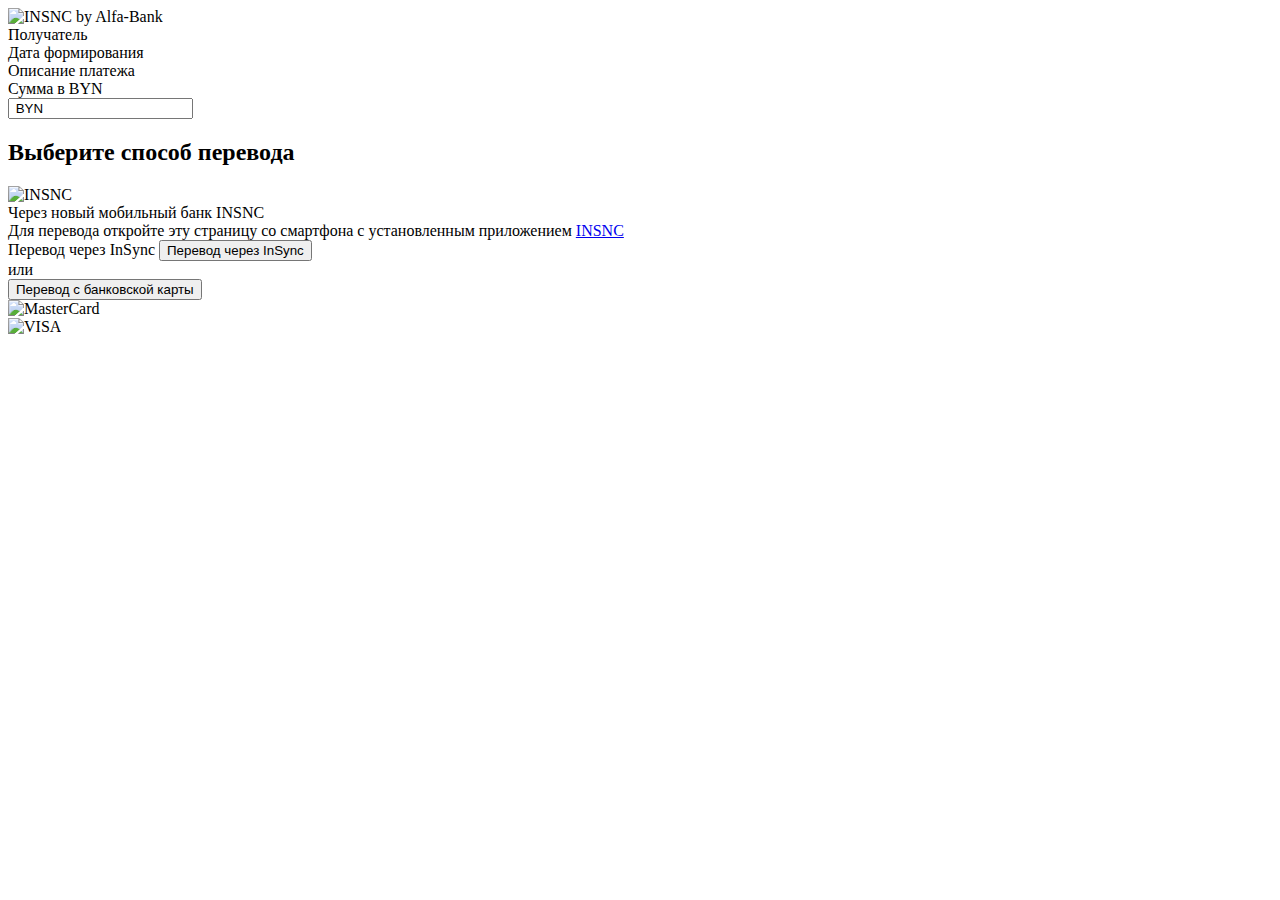
==== index.html @ 4614c97b "feat:new markup for form" ====
<!DOCTYPE html>
<html lang="ru">

<head>
  <meta charset="utf-8">
  <meta http-equiv="X-UA-Compatible" content="IE=edge">
  <meta name="viewport"
    content="width=device-width, initial-scale=1, maximum-scale=1, user-scalable=no, viewport-fit=cover">
  <meta name="format-detection" content="telephone=no">
  <meta property="og:locale" content="ru_BY" />
  <meta property="og:type" content="website">
  <meta property="og:title" content="InSync by Alfa-Bank" />
  <meta property="og:image" content="https://share.alfabank.by/images/alfabank.jpg" />
  <link rel="shortcut icon" type="image/x-icon" href="/local/images/favicon.png">
  <link href="/share.alfabank.by/www/styles/styles.css" rel="stylesheet">
  <script src="/share.alfabank.by/www/scripts/jquery.js" defer></script>
  <script src="/share.alfabank.by/www/scripts/main.js" defer></script>
  <title>InSync Pay</title>
</head>

<body>

  <div class="root">

    <main>
      <form method="post" action="/Insync/send" class="page-block">
        <input type="hidden" name="transferLinkId" value="">
        <input type="submit" name="submitForm" value="bank" style="display: none">
        <div class="container">
          <div class="page-icon flc">
            <span class="logo">
              <img src="/share.alfabank.by/www/images/logo_alfa-bank.png" alt="INSNC by Alfa-Bank">
              <!-- <svg class="svg-icon logo-text"><use xlink:href="#logo_text"></use></svg> -->
            </span>
          </div>
          <div class="page-form flc">
            <div class="form">
              <div class="form-grid">
                <div class="form-row flc">
                  <div class="rich-text-input js-rich-text-input rich-text-input--inverted rich-text-input--static">
                    <div class="rich-text-input__cell-label">
                      <label class="rich-text-input__label">Получатель</label>
                    </div>
                    <div class="rich-text-input__cell-input">

                      <div class="rich-text-input__input">

                      </div>
                    </div>
                  </div>
                </div>

                <div class="form-row flc">
                  <div class="rich-text-input js-rich-text-input rich-text-input--inverted rich-text-input--static">
                    <div class="rich-text-input__cell-label">
                      <label class="rich-text-input__label">Дата формирования</label>
                    </div>
                    <div class="rich-text-input__cell-input">

                      <div class="rich-text-input__input">

                      </div>
                    </div>
                  </div>
                </div>
                <div class="form-row flc">
                  <div class="rich-text-input js-rich-text-input rich-text-input--inverted rich-text-input--static">
                    <div class="rich-text-input__cell-label">
                      <label class="rich-text-input__label">Описание платежа</label>
                    </div>
                    <div class="rich-text-input__cell-input">

                      <div class="rich-text-input__input">

                      </div>
                    </div>
                  </div>
                </div>

                <div class="form-row form-row--offset flc ">
                  <div class="rich-text-input js-rich-text-input">
                    <div class="rich-text-input__cell-label">
                      <label class="rich-text-input__label">Сумма в BYN</label>
                    </div>
                    <div class="rich-text-input__cell-input">
                      <input type="text" name="sum"
                        class="rich-text-input__input js-rich-text-input__input js-mask-input--price" value=" BYN">
                    </div>
                  </div>

                </div>
              </div>
            </div>
          </div>


          <h2 class="page-subtitle flc">Выберите способ перевода</h2>

          <!-- Old markup for Insync  -->
          <!-- <div class="page-action flc">
            <div class="page-action__buttons flc">
                <a class="btn btn--block disabled hidden-touch hidden-loading">Перевод через InSync</a>
                <button type="submit" name="submitForm" value="insync"
                        class="btn btn--block hidden-no-touch hidden-loading">Перевод через InSync
                </button>
            </div>
            <div class="page-action__note flc">
                Для перевода откройте эту страницу со смартфона с установленым приложением
                <a href="#" target="_blank">InSync</a>
            </div>
        </div>
        -->

          <div class="page-action flc insnc-new">
            <div class="page-action__info">
              <div class="page-action__icon">
                <img src="/share.alfabank.by/www/images/logo_insnc.png" alt="INSNC" title="INSNC">
              </div>
              <div class="page-action__note flc insnc-new">

                <div class="page-action__note header">Через новый мобильный банк INSNC</div>
                <div class="page-action__note description">Для перевода откройте эту страницу со смартфона с
                  установленным приложением <a href="#" target="_blank">INSNC</a></div>

              </div>
            </div>
            <div class="page-action__buttons flc insnc-new">
              <a class="btn btn--block disabled hidden-touch hidden-loading">Перевод через InSync</a>
              <button type="submit" name="submitForm" value="insync"
                class="btn btn--block hidden-no-touch hidden-loading">Перевод через InSync
              </button>
            </div>

          </div>

          <div class="page-action flc new-note">
            <div class="page-action__note flc">или</div>
          </div>

          <div class="page-action flc">
            <div class="page-action__buttons flc">
              <button type="submit" name="submitForm" value="bank" class="btn btn--block">Перевод с банковской карты
              </button>
            </div>
            <div class="page-action__icons flc">
              <div class="pay-icons">
                <div class="pay-icons__grid">
                  <div class="pay-icons__item">
                    <img src="/share.alfabank.by/www/images/logo_mastercard.svg" alt="MasterCard" title="MasterCard">
                  </div>
                  <div class="pay-icons__item">
                    <img src="/share.alfabank.by/www/images/logo_visa.svg" alt="VISA" title="VISA">
                  </div>
                </div>
              </div>
            </div>
          </div>

        </div>
      </form>


    </main>

  </div>

</body>

</html>
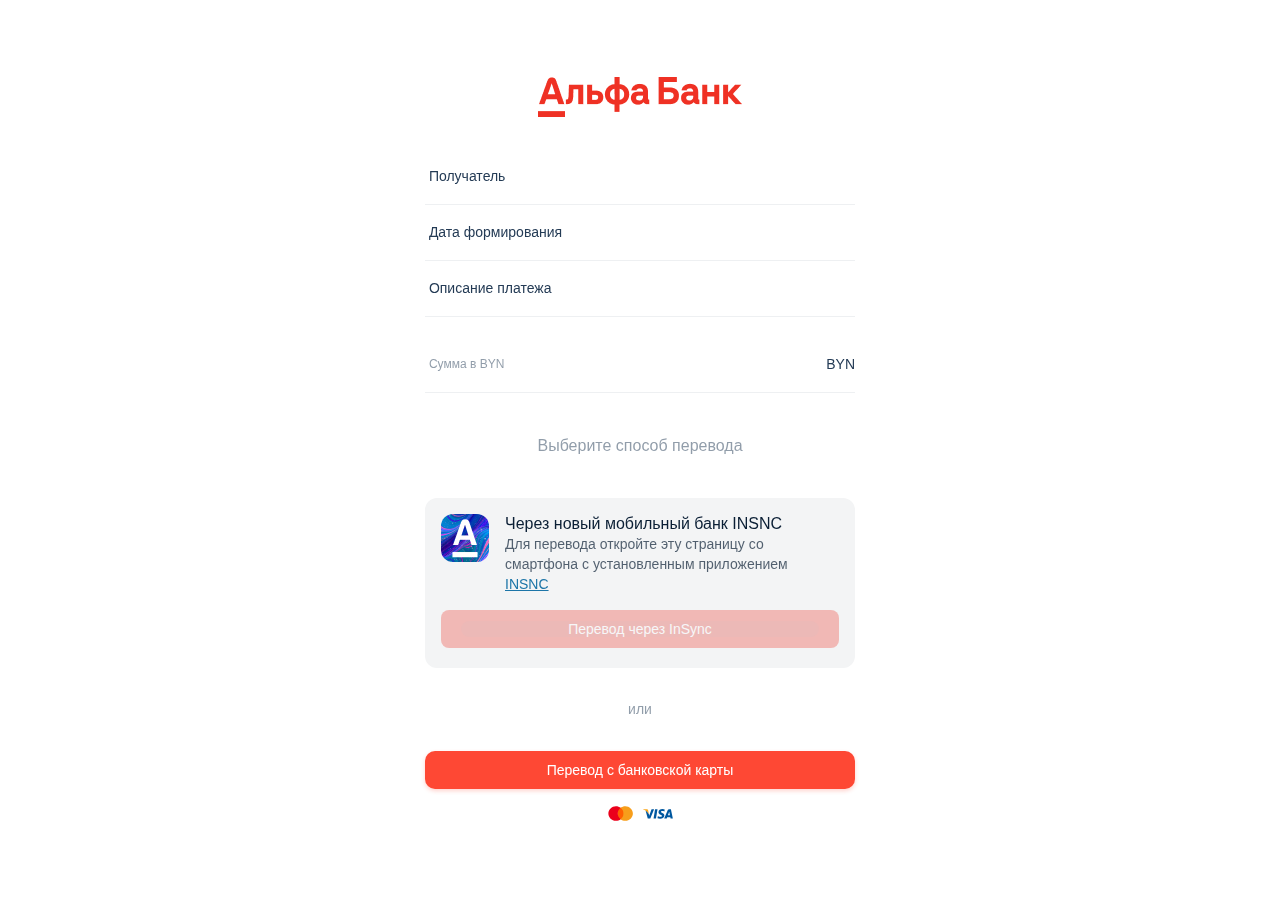
==== commit 59aabd1e: "feat: markup" ====
--- a/index.html
+++ b/index.html
@@ -12,9 +12,9 @@
   <meta property="og:title" content="InSync by Alfa-Bank" />
   <meta property="og:image" content="https://share.alfabank.by/images/alfabank.jpg" />
   <link rel="shortcut icon" type="image/x-icon" href="/local/images/favicon.png">
-  <link href="/share.alfabank.by/www/styles/styles.css" rel="stylesheet">
-  <script src="/share.alfabank.by/www/scripts/jquery.js" defer></script>
-  <script src="/share.alfabank.by/www/scripts/main.js" defer></script>
+  <link href="/styles/styles.css" rel="stylesheet">
+  <script src="/scripts/jquery.js" defer></script>
+  <script src="/scripts/main.js" defer></script>
   <title>InSync Pay</title>
 </head>
 
@@ -29,7 +29,7 @@
         <div class="container">
           <div class="page-icon flc">
             <span class="logo">
-              <img src="/share.alfabank.by/www/images/logo_alfa-bank.png" alt="INSNC by Alfa-Bank">
+              <img src="/images/logo_alfa-bank.png" alt="INSNC by Alfa-Bank">
               <!-- <svg class="svg-icon logo-text"><use xlink:href="#logo_text"></use></svg> -->
             </span>
           </div>
@@ -114,7 +114,7 @@
           <div class="page-action flc insnc-new">
             <div class="page-action__info">
               <div class="page-action__icon">
-                <img src="/share.alfabank.by/www/images/logo_insnc.png" alt="INSNC" title="INSNC">
+                <img src="/images/logo_insnc.png" alt="INSNC" title="INSNC">
               </div>
               <div class="page-action__note flc insnc-new">
 
@@ -146,10 +146,10 @@
               <div class="pay-icons">
                 <div class="pay-icons__grid">
                   <div class="pay-icons__item">
-                    <img src="/share.alfabank.by/www/images/logo_mastercard.svg" alt="MasterCard" title="MasterCard">
+                    <img src="/images/logo_mastercard.svg" alt="MasterCard" title="MasterCard">
                   </div>
                   <div class="pay-icons__item">
-                    <img src="/share.alfabank.by/www/images/logo_visa.svg" alt="VISA" title="VISA">
+                    <img src="/images/logo_visa.svg" alt="VISA" title="VISA">
                   </div>
                 </div>
               </div>
--- a/styles/styles.css
+++ b/styles/styles.css
@@ -0,0 +1,556 @@
+/* ---- basic --- */
+*,
+*::before,
+*::after {
+	box-sizing: border-box;
+	-webkit-tap-highlight-color: rgba(0, 0, 0, 0);
+}
+
+body.ios,
+body.ios * {
+	cursor: pointer;
+}
+
+input[type=text],
+input[type=number],
+input[type=email],
+input[type=tel],
+input[type=password],
+input[type=search],
+textarea {
+	-webkit-appearance: none;
+	-moz-appearance: textfield;
+	appearance: none;
+}
+
+::-webkit-inner-spin-button,
+::-webkit-outer-spin-button {
+	-webkit-appearance: none;
+	appearance: none;
+	margin: 0;
+}
+
+::-webkit-details-marker {
+	display: none;
+	opacity: 0;
+}
+
+::-webkit-search-cancel-button {
+	-webkit-appearance: none;
+	appearance: none;
+}
+
+input::-ms-clear {
+	display: none;
+}
+
+button::-moz-focus-inner {
+	border: none;
+}
+
+img {
+	border: none;
+	font-size: $fz-small;
+	line-height: $lh-small;
+}
+
+iframe {
+	border: none;
+}
+
+.touch * {
+	outline: none;
+}
+
+html {
+	margin: 0;
+	padding: 0;
+}
+
+body {
+	position: fixed;
+	top: 0;
+	left: 0;
+	right: 0;
+	bottom: 0;
+	overflow: auto;
+	margin: 0;
+	cursor: default;
+	color: #243B55;
+	background: #fff;
+	font: 500 14px/19px 'Roboto', 'Arial', 'Helvetica', sans-serif;
+}
+
+.root {
+	position: absolute;
+	top: 0;
+	left: 0;
+	right: 0;
+	bottom: 0;
+	overflow: auto;
+	padding: 40px 0;
+	display: -webkit-flex;
+	display: flex;
+	flex-direction: column;
+}
+
+main {
+	display: block;
+	margin: auto;
+}
+
+
+
+/* --- text --- */
+h1,
+.h1 {
+	font-size: 16px;
+	line-height: 21px;
+	font-weight: 500;
+	color: rgba(36, 59, 85, .5);
+}
+
+h2,
+.h2 {
+	font-size: 16px;
+	line-height: 21px;
+	font-weight: 500;
+	color: rgba(36, 59, 85, .5);
+}
+
+a,
+.link {
+	color: #1C75A8;
+	transition: .2s;
+	text-decoration: underline;
+}
+
+
+
+/* --- buttons --- */
+button {
+	border: none;
+	background: transparent;
+	outline: none;
+	font-family: 'Roboto', 'Arial', Helvetica, sans-serif;
+}
+
+.btn {
+	display: inline-block;
+	vertical-align: middle;
+	border: none;
+	border-radius: 10px;
+	height: 38px;
+	padding: 11px 20px;
+	position: relative;
+	background: #FE4834;
+	box-shadow: 0 2px 4px rgb(254, 72, 52, .24);
+	color: #fff;
+	font-size: 14px;
+	font-weight: 500;
+	line-height: 16px;
+	text-overflow: ellipsis;
+	text-align: center;
+	text-decoration: none;
+	outline: none;
+	/* text-transform: uppercase; */
+	overflow: hidden;
+	white-space: nowrap;
+	transition: .2s;
+	cursor: pointer;
+	user-select: none;
+}
+
+.btn--block {
+	width: 100%;
+}
+
+.btn.btn:disabled,
+.btn.btn.disabled {
+	background: rgba(36, 59, 85, .08);
+	cursor: not-allowed;
+	box-shadow: none;
+}
+
+
+
+/* --- svg sprite --- */
+.svg-sprite {
+	display: block;
+	height: 0;
+	opacity: 0;
+	margin: 0;
+}
+
+
+
+/* --- container --- */
+.container {
+	max-width: 510px;
+	padding: 0 40px;
+	margin: 0 auto;
+}
+
+
+
+/* --- page parts --- */
+.page-icon {
+	margin: 32px 0;
+	text-align: center;
+}
+
+.page-form {
+	margin: 32px 0;
+	color: rgba(36, 59, 85, .5);
+}
+
+.page-subtitle {
+	text-align: center;
+	margin: 42px 0;
+}
+
+.page-action {
+	margin: 32px 0;
+}
+
+.page-action.insnc-new {
+	display: flex;
+	flex-direction: column;
+	align-items: flex-start;
+	padding: 16px;
+
+	width: 430px;
+	height: 170px;
+	background: #F3F4F5;
+	border-radius: 12px;
+
+	flex: none;
+	order: 11;
+	align-self: stretch;
+	flex-grow: 0;
+}
+
+.page-action__buttons,
+.page-action__note,
+.page-action__icons {
+	margin: 16px 0;
+}
+
+.page-action__note {
+	color: rgba(36, 59, 85, .5);
+	text-align: center;
+}
+
+.page-action__note.insnc-new {
+	margin: 0 16px;
+}
+
+/**/
+
+.page-action__info {
+	display: flex;
+	flex-direction: row;
+	align-items: flex-start;
+}
+
+.page-action__icon img {
+	border-radius: 12px;
+}
+
+.page-action__note.header,
+.page-action__note.description {
+	font-style: normal;
+	line-height: 20px;
+	text-align: left;
+	margin: 0;
+}
+
+.page-action__note.header {
+	font-weight: 500;
+	font-size: 16px;
+	color: #0B1F35;
+}
+
+.page-action__note.description {
+	font-weight: 400;
+	font-size: 14px;
+	color: rgba(11, 31, 53, 0.7);
+}
+
+.page-action__buttons.insnc-new {
+	display: flex;
+	flex-direction: column;
+	justify-content: center;
+	align-items: center;
+	padding: 11px 20px;
+
+	width: 398px;
+	height: 38px;
+
+	background: #EF3124;
+	opacity: 0.3;
+	border-radius: 8px;
+
+	/* Inside auto layout */
+
+	flex: none;
+	order: 1;
+	align-self: stretch;
+	flex-grow: 0;
+}
+
+.page-action__buttons.insnc-new>.btn {
+	padding: 0;
+}
+
+
+
+/* --- pay icons --- */
+.pay-icons__grid {
+	display: inline-block;
+	vertical-align: top;
+	font-size: 0;
+	margin: -3px -5px;
+	width: calc(100% + 10px);
+	text-align: center;
+}
+
+.pay-icons__item {
+	display: inline-block;
+	vertical-align: middle;
+	margin: 3px 5px;
+}
+
+.pay-icons__item img {
+	display: inline-block;
+	vertical-align: middle;
+	max-height: 16px;
+}
+
+
+
+/* --- form --- */
+.form-row__note {
+	font-size: 12px;
+	line-height: 16px;
+	color: rgba(36, 59, 85, .5);
+	text-align: right;
+	margin: 4px 0;
+}
+
+.form-row__note--error {
+	color: #FE4834;
+}
+
+.form-row--offset {
+	margin: 20px 0;
+}
+
+
+
+/* --- rich text input --- */
+.rich-text-input {
+	display: table;
+	width: 100%;
+	border-bottom: 1px solid #eef0f2;
+	transition: .2s;
+}
+
+.rich-text-input.focus {
+	border-bottom-color: #1C75A8;
+}
+
+.rich-text-input__cell-label,
+.rich-text-input__cell-input {
+	display: table-cell;
+	vertical-align: top;
+	height: 55px;
+}
+
+.rich-text-input__cell-label {
+	white-space: nowrap;
+	width: 1px;
+	padding-right: 15px;
+}
+
+.rich-text-input__cell-input {
+	width: 100%;
+}
+
+.rich-text-input__cell-label::before {
+	content: '';
+	display: inline-block;
+	vertical-align: middle;
+	height: 55px;
+}
+
+.rich-text-input__label {
+	display: inline-block;
+	vertical-align: middle;
+	font-size: 12px;
+	line-height: 16px;
+	color: rgba(36, 59, 85, .5);
+	cursor: default;
+}
+
+.rich-text-input__input {
+	display: block;
+	border: none;
+	height: 55px;
+	width: 100%;
+	padding: 18px 0;
+	color: #243B55;
+	font: 500 14px/19px 'Roboto', 'Arial', 'Helvetica', sans-serif;
+	text-align: right;
+	outline: none;
+}
+
+.rich-text-input__input:read-only {
+	cursor: default;
+}
+
+.rich-text-input--inverted .rich-text-input__label {
+	color: #243B55;
+	font-size: 14px;
+	line-height: 19px;
+}
+
+.rich-text-input--inverted .rich-text-input__input {
+	font-size: 12px;
+	color: rgba(36, 59, 85, .5);
+}
+
+.rich-text-input--static .rich-text-input__input {
+	height: auto;
+	min-height: 55px;
+}
+
+.form-error .rich-text-input {
+	border-bottom-color: #FE4834;
+}
+
+.form-error .rich-text-input__label {
+	color: #FE4834;
+}
+
+
+
+/* --- logo old
+.logo{display: inline-block; vertical-align: top; width: 102px; height: 53px;}
+.logo img{display: inline-block; vertical-align: middle; max-width: 100%; max-height: 100%;}
+--- */
+
+/* --- logo new--- */
+.logo {
+	display: inline-block;
+	vertical-align: top;
+	/* width: 102px;
+	height: 53px; */
+}
+
+.logo img {
+	display: inline-block;
+	vertical-align: middle;
+	max-width: 100%;
+	max-height: 100%;
+}
+
+
+
+/* --- tools --- */
+.fc:first-child,
+.flc:first-child {
+	margin-top: 0;
+}
+
+.lc:last-child,
+.flc:last-child {
+	margin-bottom: 0;
+}
+
+.flcc.flcc {
+	margin-top: 0;
+	margin-bottom: 0;
+}
+
+.lcc.lcc {
+	margin-bottom: 0;
+}
+
+.fcc.fcc {
+	margin-top: 0;
+}
+
+.clearfix::after {
+	content: '';
+	display: table;
+	clear: both;
+}
+
+.clear {
+	clear: both;
+}
+
+.hidden {
+	display: none;
+}
+
+.touch .hidden-touch {
+	display: none;
+}
+
+.no-touch .hidden-no-touch {
+	display: none;
+}
+
+body:not(.page-loaded) .hidden-loading {
+	display: none;
+}
+
+.visible {
+	display: block;
+}
+
+.visible-ib {
+	display: inline-block;
+}
+
+
+
+@media (max-width: 479px) {
+	.rich-text-input--static {
+		display: block;
+		padding: 18px 0;
+	}
+
+	.rich-text-input--static .rich-text-input__cell-label,
+	.rich-text-input--static .rich-text-input__cell-input {
+		display: block;
+		width: auto;
+		height: auto;
+		padding-right: 0;
+	}
+
+	.rich-text-input--static .rich-text-input__cell-label::before {
+		display: none;
+	}
+
+	.rich-text-input--static .rich-text-input__cell-label+.rich-text-input__cell-input {
+		padding-top: 0;
+	}
+
+	.rich-text-input--static .rich-text-input__input {
+		padding: 0;
+		height: auto;
+		min-height: 0;
+		text-align: left;
+	}
+}
+
+
+
+@media (max-width: 359px) {
+	.container {
+		padding: 0 20px;
+	}
+}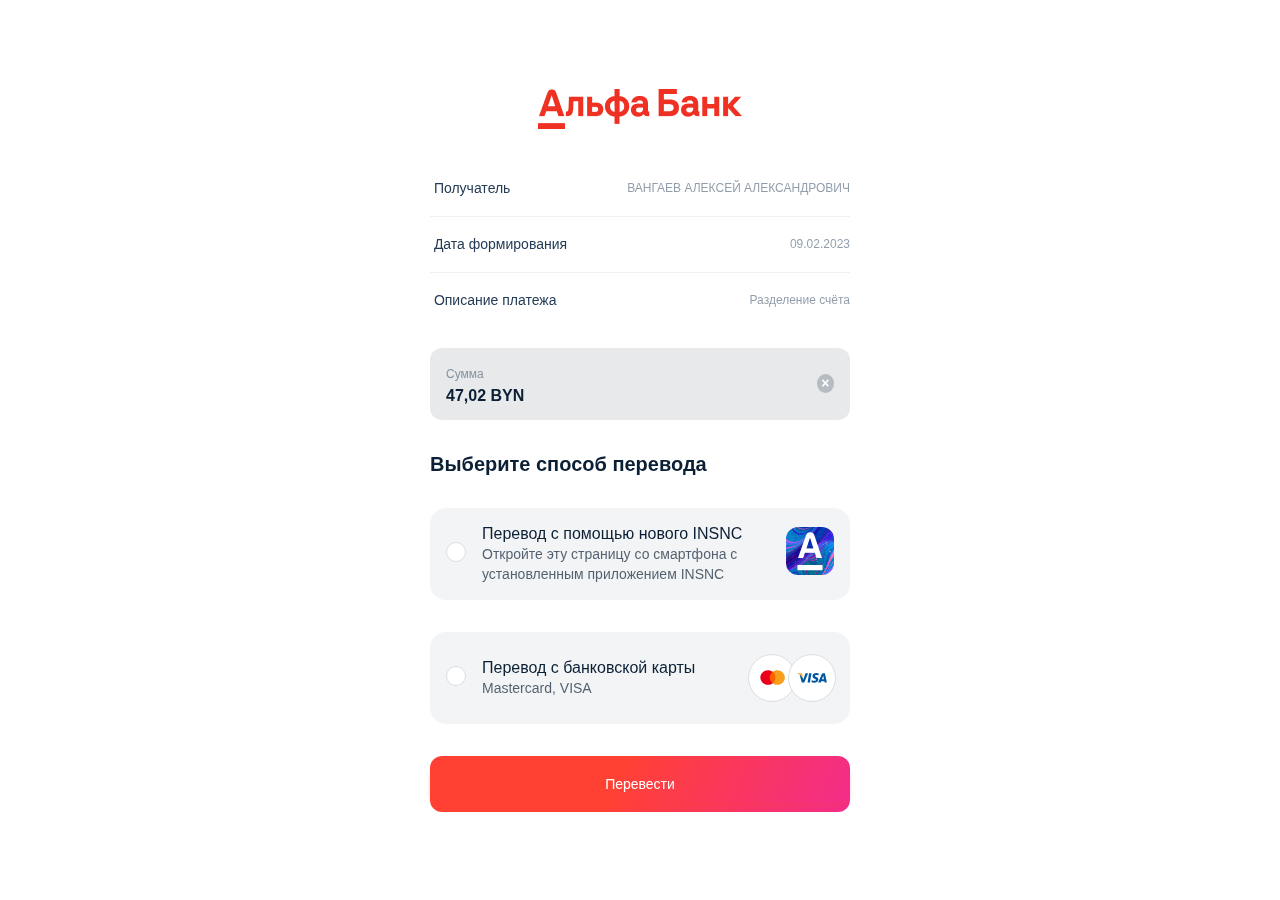
==== commit 3079fb68: "feat: mew markup" ====
--- a/index.html
+++ b/index.html
@@ -10,11 +10,11 @@
   <meta property="og:locale" content="ru_BY" />
   <meta property="og:type" content="website">
   <meta property="og:title" content="InSync by Alfa-Bank" />
-  <meta property="og:image" content="https://share.alfabank.by/images/alfabank.jpg" />
-  <link rel="shortcut icon" type="image/x-icon" href="/local/images/favicon.png">
-  <link href="/styles/styles.css" rel="stylesheet">
-  <script src="/scripts/jquery.js" defer></script>
-  <script src="/scripts/main.js" defer></script>
+  <meta property="og:image" content="./images/alfabank.jpg" />
+  <link rel="shortcut icon" type="image/x-icon" href="./images/favicon.png">
+  <link href="./styles/styles.css" rel="stylesheet">
+  <script src="./scripts/jquery.js" defer></script>
+  <script src="./scripts/main.js" defer></script>
   <title>InSync Pay</title>
 </head>
 
@@ -29,7 +29,7 @@
         <div class="container">
           <div class="page-icon flc">
             <span class="logo">
-              <img src="/images/logo_alfa-bank.png" alt="INSNC by Alfa-Bank">
+              <img src="./images/logo_alfa-bank.png" alt="INSNC by Alfa-Bank">
               <!-- <svg class="svg-icon logo-text"><use xlink:href="#logo_text"></use></svg> -->
             </span>
           </div>
@@ -43,9 +43,7 @@
                     </div>
                     <div class="rich-text-input__cell-input">
 
-                      <div class="rich-text-input__input">
-
-                      </div>
+                      <div class="rich-text-input__input">ВАНГАЕВ АЛЕКСЕЙ АЛЕКСАНДРОВИЧ</div>
                     </div>
                   </div>
                 </div>
@@ -57,9 +55,7 @@
                     </div>
                     <div class="rich-text-input__cell-input">
 
-                      <div class="rich-text-input__input">
-
-                      </div>
+                      <div class="rich-text-input__input">09.02.2023</div>
                     </div>
                   </div>
                 </div>
@@ -70,23 +66,23 @@
                     </div>
                     <div class="rich-text-input__cell-input">
 
-                      <div class="rich-text-input__input">
-
-                      </div>
+                      <div class="rich-text-input__input">Разделение счёта</div>
                     </div>
                   </div>
                 </div>
 
                 <div class="form-row form-row--offset flc ">
-                  <div class="rich-text-input js-rich-text-input">
-                    <div class="rich-text-input__cell-label">
-                      <label class="rich-text-input__label">Сумма в BYN</label>
+                  <div class="rich-text-input js-rich-text-input insnc-new-future">
+                    <div class="rich-text-input__cell-label insnc-new-future">
+                      <label class="rich-text-input__label">Сумма</label>
                     </div>
-                    <div class="rich-text-input__cell-input">
+                    <div class="rich-text-input__cell-input insnc-new-future">
                       <input type="text" name="sum"
-                        class="rich-text-input__input js-rich-text-input__input js-mask-input--price" value=" BYN">
+                        class="rich-text-input__input insnc-new-future js-rich-text-input__input js-mask-input--price"
+                        value="47,02 BYN">
                     </div>
                   </div>
+                  <div class="removeSum"><span class="crosssign"></span></div>
 
                 </div>
               </div>
@@ -94,65 +90,58 @@
           </div>
 
 
-          <h2 class="page-subtitle flc">Выберите способ перевода</h2>
+          <h2 class="page-subtitle flc insnc-new-future">Выберите способ перевода</h2>
 
-          <!-- Old markup for Insync  -->
-          <!-- <div class="page-action flc">
-            <div class="page-action__buttons flc">
-                <a class="btn btn--block disabled hidden-touch hidden-loading">Перевод через InSync</a>
-                <button type="submit" name="submitForm" value="insync"
-                        class="btn btn--block hidden-no-touch hidden-loading">Перевод через InSync
-                </button>
+          <div class="page-action flc insnc-new-future">
+            <div class="page-action__radio-button">
+              <button id="btn1" class="btn__insnc-new-future" type="button" aria-pressed="false"></button>
             </div>
-            <div class="page-action__note flc">
-                Для перевода откройте эту страницу со смартфона с установленым приложением
-                <a href="#" target="_blank">InSync</a>
-            </div>
-        </div>
-        -->
+            <div class="page-action__info">
 
-          <div class="page-action flc insnc-new">
-            <div class="page-action__info">
-              <div class="page-action__icon">
-                <img src="/images/logo_insnc.png" alt="INSNC" title="INSNC">
-              </div>
               <div class="page-action__note flc insnc-new">
 
-                <div class="page-action__note header">Через новый мобильный банк INSNC</div>
-                <div class="page-action__note description">Для перевода откройте эту страницу со смартфона с
-                  установленным приложением <a href="#" target="_blank">INSNC</a></div>
+                <div class="page-action__note header">Перевод с помощью нового INSNC</div>
+                <div class="page-action__note description">Откройте эту страницу со смартфона с установленным
+                  приложением INSNC</div>
 
               </div>
             </div>
-            <div class="page-action__buttons flc insnc-new">
-              <a class="btn btn--block disabled hidden-touch hidden-loading">Перевод через InSync</a>
-              <button type="submit" name="submitForm" value="insync"
-                class="btn btn--block hidden-no-touch hidden-loading">Перевод через InSync
-              </button>
+
+            <div class="page-action__icon">
+              <img src="./images/logo_insnc.png" alt="INSNC" title="INSNC">
+            </div>
+          </div>
+
+          <div class="page-action flc insnc-new-future">
+            <div class="page-action__radio-button">
+              <button id="btn2" class="btn__insnc-new-future" type="button" aria-pressed="false"></button>
+            </div>
+            <div class="page-action__info">
+
+              <div class="page-action__note flc insnc-new">
+
+                <div class="page-action__note header">Перевод с банковской карты</div>
+                <div class="page-action__note description">Mastercard, VISA</div>
+
+              </div>
             </div>
 
-          </div>
-
-          <div class="page-action flc new-note">
-            <div class="page-action__note flc">или</div>
+            <div class="pay-icons insnc-new-future">
+              <div class="pay-icons__grid insnc-new-future">
+                <div class="pay-icons__item insnc-new-future">
+                  <img src="./images/logo_mastercard.svg" alt="MasterCard" title="MasterCard">
+                </div>
+                <div class="pay-icons__item insnc-new-future">
+                  <img src="./images/logo_visa.svg" alt="VISA" title="VISA">
+                </div>
+              </div>
+            </div>
           </div>
 
           <div class="page-action flc">
-            <div class="page-action__buttons flc">
-              <button type="submit" name="submitForm" value="bank" class="btn btn--block">Перевод с банковской карты
+            <div class="page-action__buttons flc insnc-new-future">
+              <button type="submit" name="submitForm" value="bank" class="btn btn--block insnc-new-future">Перевести
               </button>
-            </div>
-            <div class="page-action__icons flc">
-              <div class="pay-icons">
-                <div class="pay-icons__grid">
-                  <div class="pay-icons__item">
-                    <img src="/images/logo_mastercard.svg" alt="MasterCard" title="MasterCard">
-                  </div>
-                  <div class="pay-icons__item">
-                    <img src="/images/logo_visa.svg" alt="VISA" title="VISA">
-                  </div>
-                </div>
-              </div>
             </div>
           </div>
 
@@ -163,6 +152,44 @@
     </main>
 
   </div>
+  <script>
+    window.addEventListener("DOMContentLoaded", () => {
+      const b1 = new OnOffButton("#btn1");
+      const b2 = new OnOffButton("#btn2");
+      const inputSum = new OnRemoveButton('.removeSum');
+      console.log(b1, b2, inputSum);
+    });
+
+    class OnOffButton {
+      constructor(el) {
+        this.el = document.querySelector(el);
+        this.el?.addEventListener("click", this.power.bind(this));
+      }
+      power() {
+        const pressed = this.el?.getAttribute("aria-pressed") === "true";
+        const itemPressed = document.querySelector("[aria-pressed='true']");
+        if (itemPressed !== null && itemPressed !== this.el) {
+          itemPressed.setAttribute("aria-pressed", 'false');
+        }
+        if (pressed === false) {
+          this.el?.setAttribute("aria-pressed", `${!pressed}`);
+        }
+      }
+    }
+    class OnRemoveButton {
+      constructor(el) {
+        this.el = document.querySelector(el);
+        this.el?.addEventListener("click", this.power.bind(this));
+      }
+      power() {
+        let removeSum = document.querySelector("[name='sum']");
+        if (removeSum.value) {
+          removeSum.value = '';
+          return;
+        }
+      }
+    }
+  </script>
 
 </body>
 
--- a/styles/styles.css
+++ b/styles/styles.css
@@ -161,6 +161,10 @@
 	user-select: none;
 }
 
+.btn.insnc-new-future {
+	background: none;
+}
+
 .btn--block {
 	width: 100%;
 }
@@ -209,6 +213,15 @@
 	margin: 42px 0;
 }
 
+.page-subtitle.insnc-new-future {
+	font-weight: 700;
+	font-size: 20px;
+	line-height: 24px;
+	text-align: left;
+	color: #0B1F35;
+	margin: 0;
+}
+
 .page-action {
 	margin: 32px 0;
 }
@@ -219,13 +232,32 @@
 	align-items: flex-start;
 	padding: 16px;
 
-	width: 430px;
-	height: 170px;
+	max-width: 430px;
+	min-height: 170px;
 	background: #F3F4F5;
 	border-radius: 12px;
 
 	flex: none;
 	order: 11;
+	align-self: stretch;
+	flex-grow: 0;
+}
+
+.page-action.insnc-new-future {
+	display: flex;
+	flex-direction: row;
+	align-items: center;
+	vertical-align: baseline;
+	/* justify-content: space-between; */
+	padding: 0px 16px;
+
+	max-width: 420px;
+	min-height: 92px;
+	background: #F3F4F5;
+	border-radius: 16px;
+
+	flex: none;
+	order: 9;
 	align-self: stretch;
 	flex-grow: 0;
 }
@@ -284,7 +316,7 @@
 	align-items: center;
 	padding: 11px 20px;
 
-	width: 398px;
+	max-width: 398px;
 	height: 38px;
 
 	background: #EF3124;
@@ -303,9 +335,184 @@
 	padding: 0;
 }
 
+.page-action__buttons.insnc-new-future {
+	display: flex;
+	flex-direction: column;
+	justify-content: center;
+	align-items: center;
+	padding: 16px 28px;
+
+	max-width: 420px;
+	min-height: 56px;
+
+	background: linear-gradient(113.25deg, #FF4134 44.21%, #EF24AA 120.72%);
+	border-radius: 12px;
+
+	flex: none;
+	order: 13;
+	align-self: stretch;
+	flex-grow: 0;
+	padding: 0;
+}
+
+/* .page-action__radio-button {
+	display: flex;
+	flex: 1;
+	padding: 1.5em 0;
+} */
+
+.btn__insnc-new-future {
+	width: 20px;
+	height: 20px;
+	border-radius: 50%;
+	box-shadow:
+		0 0 0 0.125em hsla(var(--hue2), var(--sat2), 50%, 0),
+		0 0 0.25em hsl(var(--hue), var(--sat), 55%) inset,
+		0 0.125em 0.125em hsl(var(--hue), var(--sat), 90%);
+	cursor: pointer;
+	margin: auto;
+	outline: transparent;
+	position: relative;
+	transition: box-shadow var(--trans-dur) var(--trans-timing);
+	-webkit-tap-highlight-color: transparent;
+	/* position: absolute; */
+
+	left: calc(50% - 20px/2);
+	top: calc(50% - 20px/2);
+	background: #FFFFFF;
+	border: 1.5px solid #DBDEE1;
+}
+
+.btn__insnc-new-future:focus-visible {
+	box-shadow:
+		0 0 0 0.125em hsla(var(--hue2), var(--sat2), 50%, 1),
+		0 0 0.25em hsl(var(--hue), var(--sat), 55%) inset,
+		0 0.125em 0.125em hsl(var(--hue), var(--sat), 90%);
+}
+
+/*.btn:before,
+.btn:after {
+	border-radius: inherit;
+	content: "";
+	display: block;
+	position: absolute;
+}
+.btn:before {
+	background-image: linear-gradient(hsl(var(--hue),var(--sat),90%),hsl(var(--hue),var(--sat),80%));
+	box-shadow: 0 0.75em 0.75em 0.25em hsla(var(--hue),0%,0%,0.3);
+	top: 1.5em;
+	left: 1.5em;
+	width: 7em;
+	height: 7em;
+	transition:
+		box-shadow var(--trans-dur) var(--trans-timing2),
+		transform var(--trans-dur) var(--trans-timing2);
+}*/
+
+.btn__insnc-new-future:after {
+	border-radius: inherit;
+	content: "";
+	display: block;
+	position: absolute;
+}
+
+/* .btn__insnc-new-future:after {
+	background-color: hsl(var(--hue), var(--sat), 75%);
+	background-image: linear-gradient(hsla(var(--hue), var(--sat), 90%, 0), hsl(var(--hue), var(--sat), 90%));
+	box-shadow:
+		0 0.0625em 0 hsl(var(--hue), var(--sat), 90%) inset,
+		0 -0.0625em 0 hsl(var(--hue), var(--sat), 90%) inset,
+		0 0 0 0 hsla(var(--hue2), var(--sat2), var(--light2), 0.1) inset;
+	top: 3em;
+	left: 3em;
+	width: 4em;
+	height: 4em;
+	transition:
+		background-color var(--trans-dur) var(--trans-timing),
+		box-shadow var(--trans-dur) var(--trans-timing),
+		transform var(--trans-dur) var(--trans-timing2);
+} */
+
+/*.btn__insnc-new-future[aria-pressed="true"]:before,
+ .btn__insnc-new-future[aria-pressed="true"]:after, */
+.btn__insnc-new-future[aria-pressed="true"] {
+	background: #6333CC;
+}
+
+.btn__insnc-new-future[aria-pressed="true"]:after {
+	width: 6px;
+	height: 6px;
+	left: calc(50% - 6px/2);
+	top: calc(50% - 6px/2);
+	background: #FFFFFF;
+}
+
+.btn__insnc-new-future:before {
+	box-shadow: 0 0.375em 0.375em 0 hsla(var(--hue), 0%, 0%, 0.3);
+	transition-timing-function: var(--trans-timing3);
+	position: absolute;
+	width: 6px;
+	height: 6px;
+	left: calc(50% - 6px/2);
+	top: calc(50% - 6px/2);
+	background: #FFFFFF;
+}
+
+/* .close {
+	position: absolute;
+	top: 5px;
+	right: 5px;
+	width: 55px;
+	height: 55px;
+	cursor: pointer;
+	border: 4px solid #e62f57;
+	border-radius: 50%;
+}
+
+.close:before,
+.close:after {
+	content: "";
+	position: absolute;
+	top: 21px;
+	left: 10px;
+	width: 26px;
+	height: 4px;
+	background: #e62f57;
+}
+
+.close:before {
+	webkit-transform: rotate(45deg);
+	transform: rotate(45deg);
+}
+
+.close:after {
+	webkit-transform: rotate(-45deg);
+	transform: rotate(-45deg);
+} */
+
+.crosssign {
+	display: inline-grid;
+	place-content: center;
+	aspect-ratio: 1;
+	min-inline-size: 1.25em;
+	border-radius: 50%;
+	background: #B6BCC3;
+
+}
+
+.crosssign::before {
+	content: "\D7";
+	color: #fff;
+	font-weight: bold;
+}
 
 
 /* --- pay icons --- */
+
+.pay-icons.insnc-new-future {
+	margin-left: 9%;
+}
+
 .pay-icons__grid {
 	display: inline-block;
 	vertical-align: top;
@@ -315,12 +522,40 @@
 	text-align: center;
 }
 
+.pay-icons__grid.insnc-new-future {
+	display: flex;
+	justify-content: flex-end;
+	align-items: flex-start;
+	margin: 0;
+}
+
+.pay-icons__grid.insnc-new-future> :first-child {
+	margin: 0px -8px;
+}
+
 .pay-icons__item {
 	display: inline-block;
 	vertical-align: middle;
 	margin: 3px 5px;
 }
 
+.pay-icons__item.insnc-new-future {
+	display: flex;
+	justify-content: center;
+	align-items: center;
+	vertical-align: baseline;
+	margin: 0;
+	position: relative;
+	width: 48px;
+	height: 48px;
+	left: 0px;
+	top: 0px;
+	border-radius: 50%;
+	border: 50%;
+	border: 1.5px solid #DBDEE1;
+	background: #FFFFFF
+}
+
 .pay-icons__item img {
 	display: inline-block;
 	vertical-align: middle;
@@ -330,12 +565,26 @@
 
 
 /* --- form --- */
-.form-row__note {
-	font-size: 12px;
-	line-height: 16px;
-	color: rgba(36, 59, 85, .5);
-	text-align: right;
-	margin: 4px 0;
+
+.form-row:nth-of-type(3)>.rich-text-input,
+.form-row:nth-of-type(4)>.rich-text-input {
+	border-bottom: 0;
+}
+
+.form-row:nth-of-type(4) {
+	display: flex;
+	flex-direction: row;
+	align-items: center;
+	padding: 0px 16px;
+
+	max-width: 420px;
+	min-height: 72px;
+	background: #E7E9EB;
+	border-radius: 12px;
+	flex: none;
+	order: 0;
+	align-self: stretch;
+	flex-grow: 0;
 }
 
 .form-row__note--error {
@@ -356,6 +605,11 @@
 	transition: .2s;
 }
 
+.rich-text-input.insnc-new-future {
+	display: flex;
+	flex-direction: column;
+}
+
 .rich-text-input.focus {
 	border-bottom-color: #1C75A8;
 }
@@ -367,6 +621,14 @@
 	height: 55px;
 }
 
+.rich-text-input__cell-label.insnc-new-future,
+.rich-text-input__cell-input.insnc-new-future {
+	display: flex;
+	align-items: center;
+	height: auto;
+}
+
+
 .rich-text-input__cell-label {
 	white-space: nowrap;
 	width: 1px;
@@ -382,6 +644,10 @@
 	display: inline-block;
 	vertical-align: middle;
 	height: 55px;
+}
+
+.rich-text-input__cell-label.insnc-new-future::before {
+	height: 25px;
 }
 
 .rich-text-input__label {
@@ -405,6 +671,18 @@
 	outline: none;
 }
 
+.rich-text-input__input.insnc-new-future {
+	display: flex;
+	border: none;
+	height: auto;
+	background: #E7E9EB;
+	padding: 0;
+	color: #0B1F35;
+	font: 700 16px/20px 'Roboto', 'Arial', 'Helvetica', sans-serif;
+	text-align: left;
+	outline: none;
+}
+
 .rich-text-input__input:read-only {
 	cursor: default;
 }
